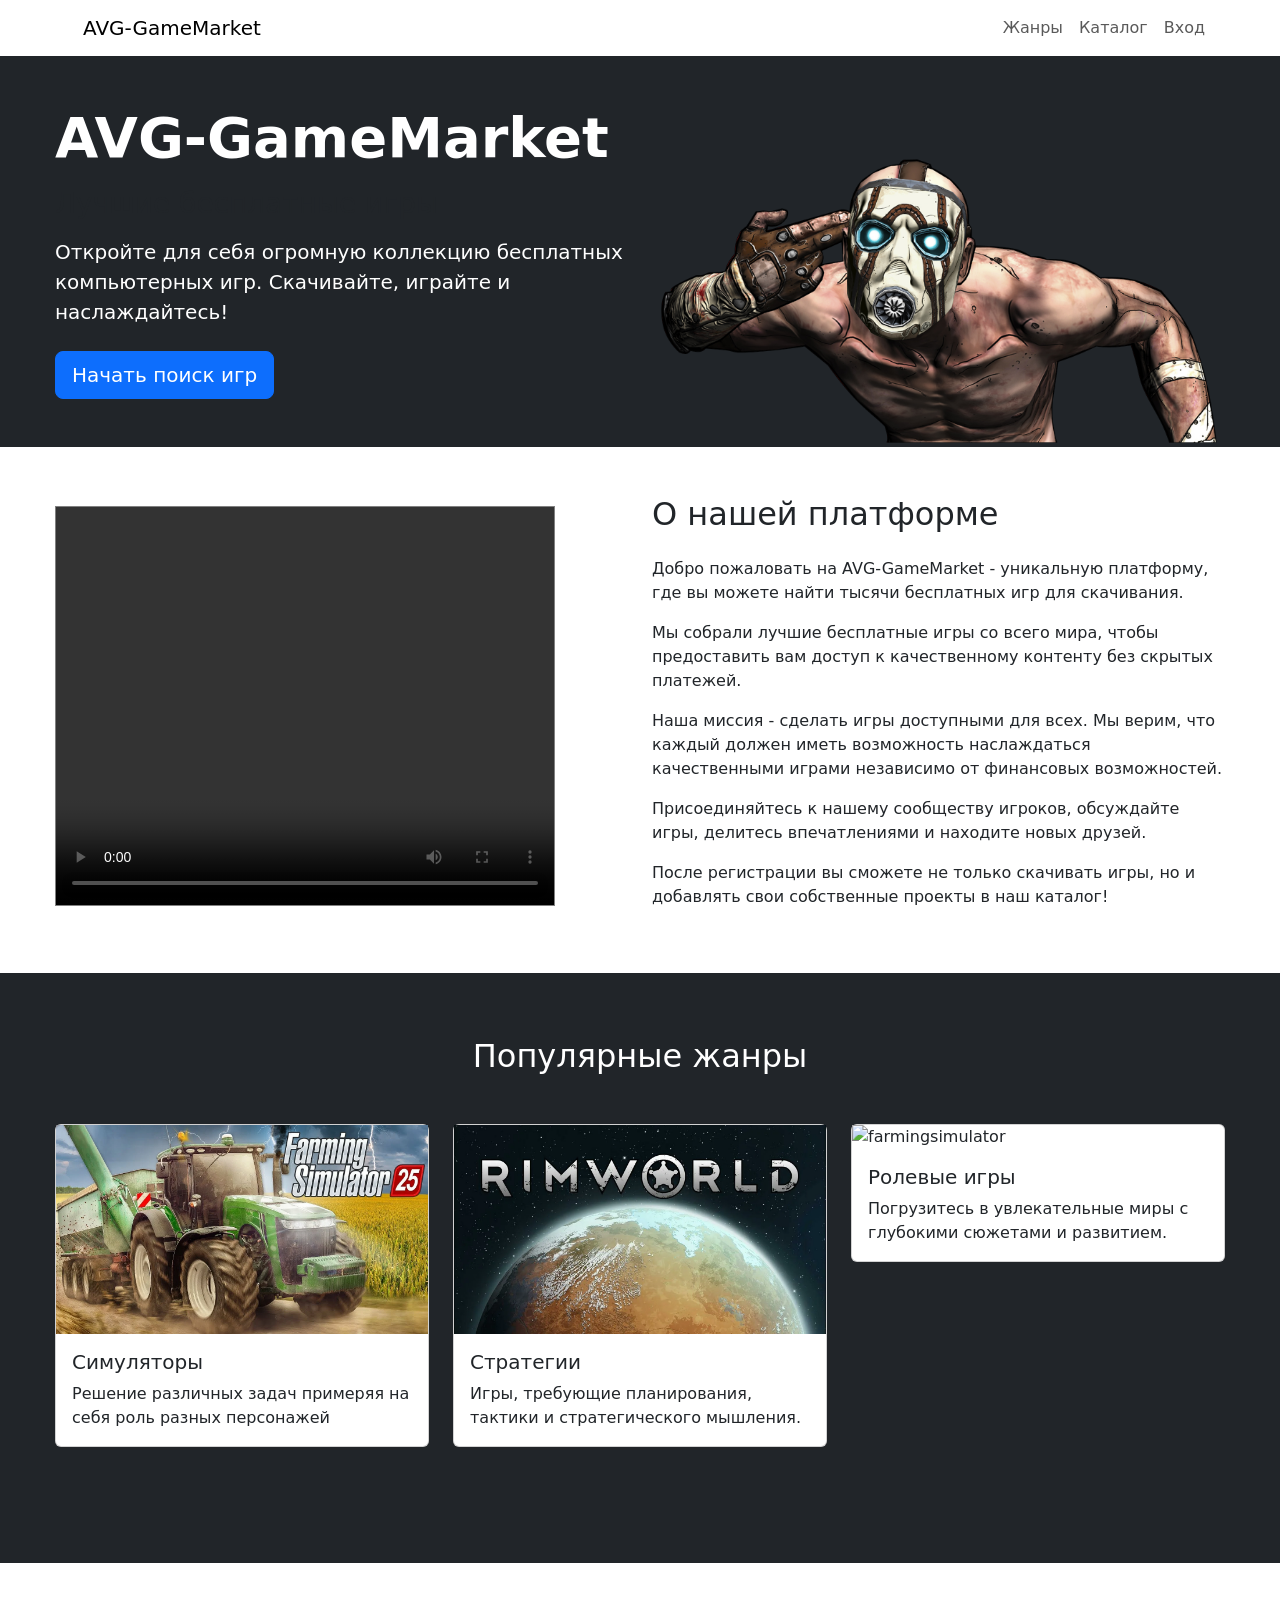
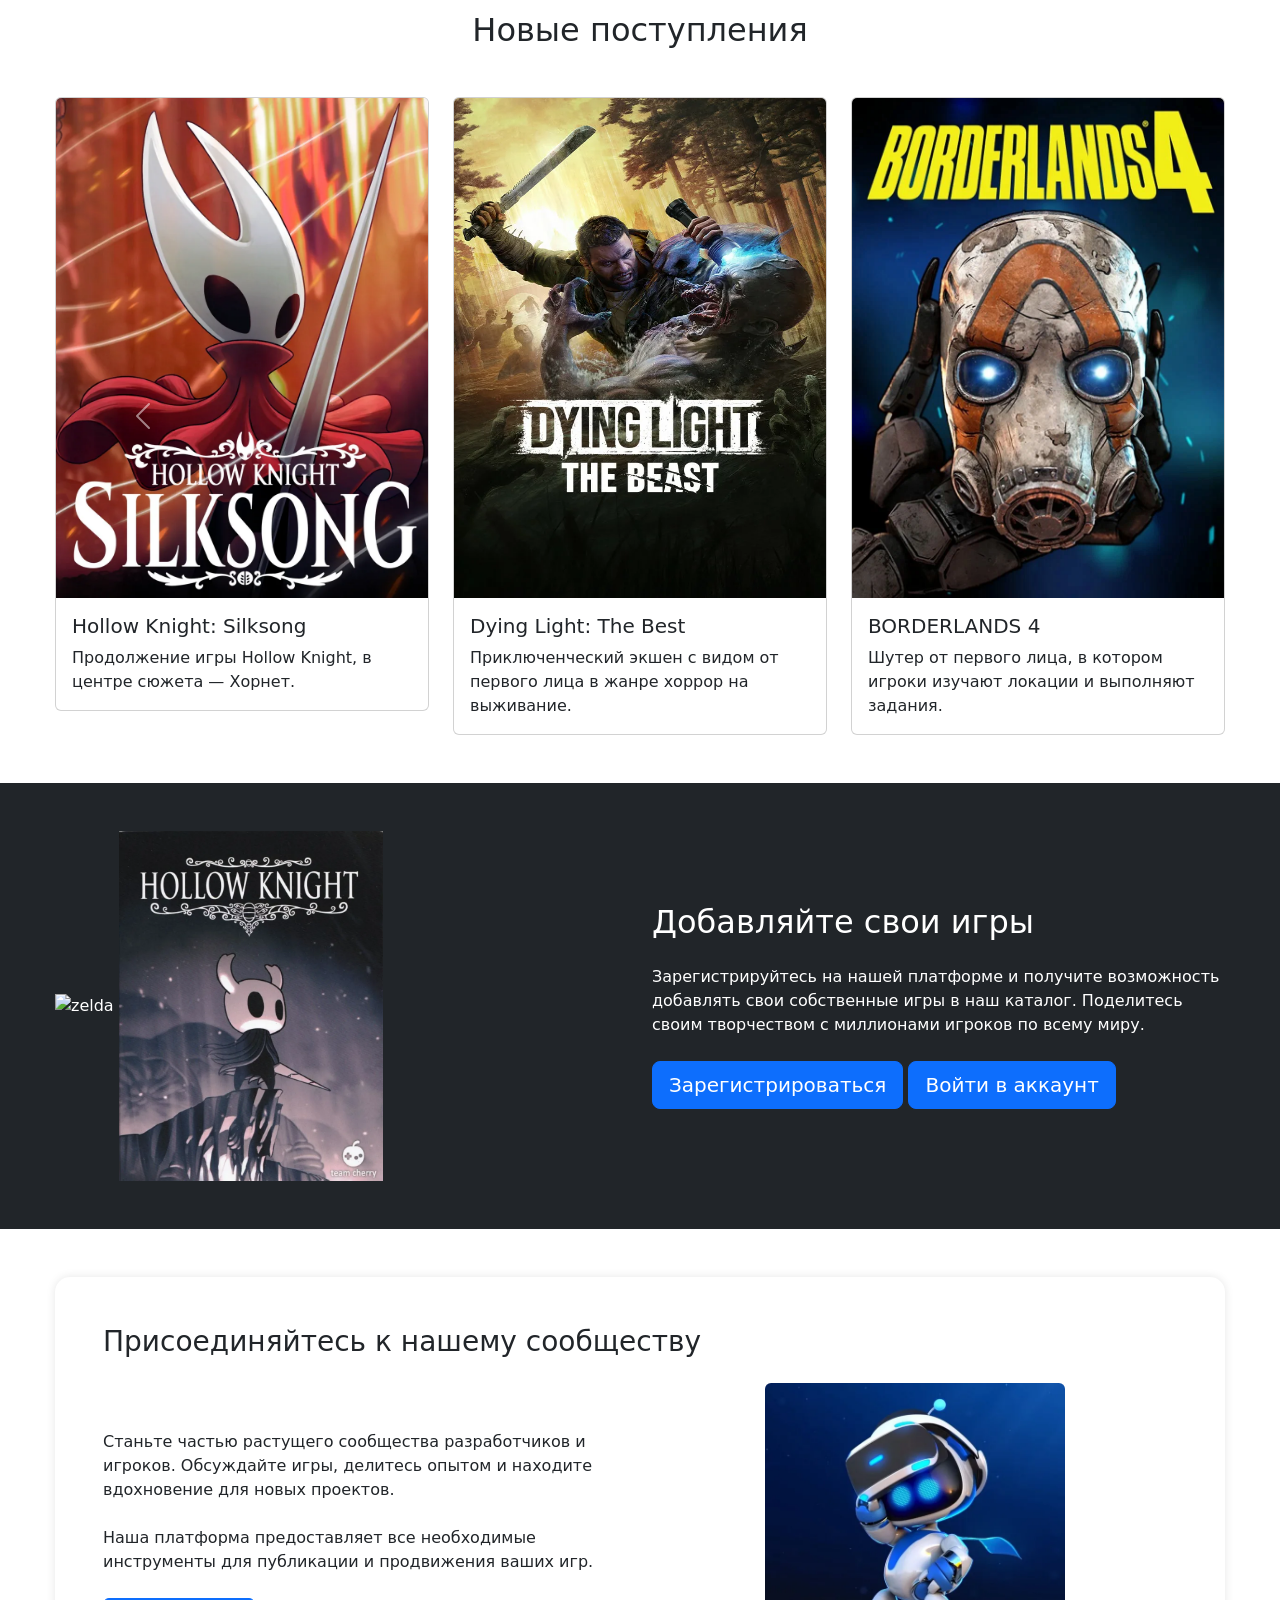
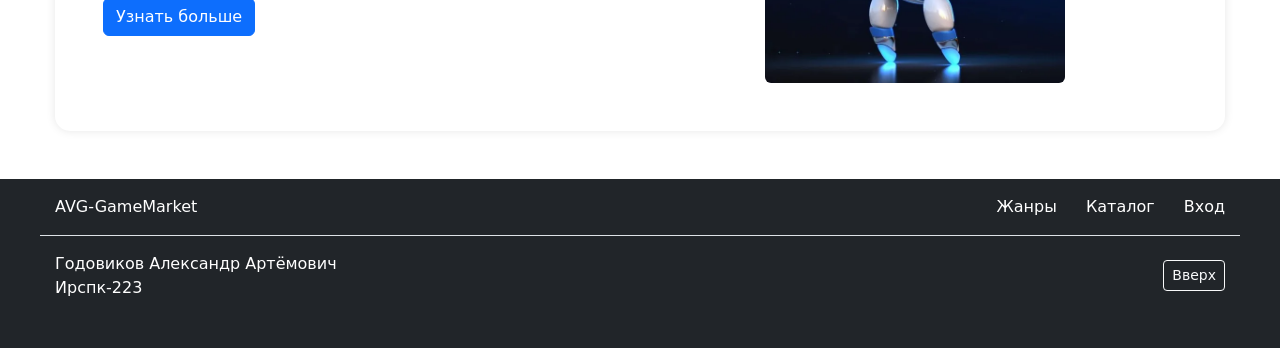
==== index.html @ 6387b9c7 "Добавление файлов на GIT Лабораторная работа №4" ====
<!DOCTYPE html>
<html lang="ru">
<head>
    <meta charset="UTF-8">
    <meta name="viewport" content="width=device-width, initial-scale=1.0">
    <title>AVG-GameMarket - Каталог компьютерных игр</title>
    <link href="bootstrap/css/bootstrap.rtl.min.css" rel="stylesheet">
    <link rel="stylesheet" href="css/style.css">
</head>
<body>
    <!-- Header -->
    <header>
        <div class="custom-container">
            <nav class="navbar navbar-expand-lg ">
                <div class="container-fluid">
                  <a class="navbar-brand" href="index.html">AVG-GameMarket</a>
                  <button class="navbar-toggler" type="button" data-bs-toggle="collapse" data-bs-target="#navbarNav" aria-controls="navbarNav" aria-expanded="false" aria-label="Toggle navigation">
                    <span class="navbar-toggler-icon"></span>
                  </button>
                  <div class="collapse navbar-collapse" style="flex-direction: row-reverse;" id="navbarNav">
                    <ul class="navbar-nav">
                      <li class="nav-item">                        
                        <a class="nav-link" href="genre.html">Жанры</a>
                      </li>
                      <li class="nav-item">
                        <a class="nav-link" aria-current="page" href="catalog.html">Каталог</a>
                      </li>
                      <li class="nav-item">
                        <a class="nav-link" href="vibor.html">Вход</a>
                      </li>
                    </ul>
                  </div>
                </div>
              </nav>
        </div>
    </header>

    <!-- Hero Block -->
    <section class="full-width-bg bg-dark text-white">
        <div class="custom-container">
            <div class="row align-items-center py-5">
                <div class="col-md-6">
                    <h1 class="display-4 fw-bold">AVG-GameMarket</h1>
                    <h2 class="h3 text-muted my-3">Лучшие бесплатные игры</h2>
                    <p class="lead mb-4">Откройте для себя огромную коллекцию бесплатных компьютерных игр. Скачивайте, играйте и наслаждайтесь!</p>
                    <form action="catalog.html">
                        <button class="btn btn-primary btn-lg">Начать поиск игр</button>  
                    </form>

                </div>
                <div class="col-md-6">
                    
                    <img src="img/games.png" alt="Игровая площадка" class="hero-image img-fluid">
                </div>
            </div>
        </div>
    </section>

    <!-- Первый блок -->
    <section class="py-5">
        <div class="custom-container">
            <div class="row align-items-center">
                <div class="col-md-6">
                    <video width="500" height="400" controls style=" border: 1px solid gray;">  
                        <source src="img/site.mp4" type="video/mp4">  
                        <source src="img/site.webm" type="video/webm">  
                        </video> 
                </div>
                <div class="col-md-6">
                    <h2 class="mb-4">О нашей платформе</h2>
                    <p class="mb-3">Добро пожаловать на AVG-GameMarket - уникальную платформу, где вы можете найти тысячи бесплатных игр для скачивания.</p>
                    <p class="mb-3">Мы собрали лучшие бесплатные игры со всего мира, чтобы предоставить вам доступ к качественному контенту без скрытых платежей.</p>
                    <p class="mb-3">Наша миссия - сделать игры доступными для всех. Мы верим, что каждый должен иметь возможность наслаждаться качественными играми независимо от финансовых возможностей.</p>
                    <p class="mb-3">Присоединяйтесь к нашему сообществу игроков, обсуждайте игры, делитесь впечатлениями и находите новых друзей.</p>
                    <p>После регистрации вы сможете не только скачивать игры, но и добавлять свои собственные проекты в наш каталог!</p>
                </div>
            </div>
        </div>
    </section>

    <!-- Второй блок -->
    <section class="full-width-bg bg-dark text-white pt-3 pb-5">
        <div class="custom-container">
            <div class="py-5">
                <div class="text-center mb-5">
                    <h2>Популярные жанры</h2>
                </div>
                <div class="row">
                    <div class="col-md-4">
                        <div class="card card-custom">
                            <img src="img/farmingsimulator.jpg" alt="farmingsimulator" class="img-fluid">
                            <div class="card-body">
                                <h5 class="card-title">Симуляторы</h5>
                                <p class="card-text">Решение различных задач примеряя на себя роль разных персонажей</p>
                            </div>
                        </div>
                    </div>
                    <div class="col-md-4">
                        <div class="card card-custom">
                            <img src="img/RimWorld.jpg" alt="farmingsimulator" class="img-fluid">
                            <div class="card-body">
                                <h5 class="card-title">Стратегии</h5>
                                <p class="card-text">Игры, требующие планирования, тактики и стратегического мышления.</p>
                            </div>
                        </div>
                    </div>
                    <div class="col-md-4">
                        <div class="card card-custom">
                            <img src="img/skyrim.jpg" alt="farmingsimulator" class="img-fluid">
                            <div class="card-body">
                                <h5 class="card-title">Ролевые игры</h5>
                                <p class="card-text">Погрузитесь в увлекательные миры с глубокими сюжетами и развитием.</p>
                            </div>
                        </div>
                    </div>
                </div>
            </div>
        </div>
    </section>

    <!-- Третий блок -->
    <section class="py-5">
        <div class="custom-container">
            <div class="text-center mb-5">
                <h2>Новые поступления</h2>
            </div>
            <div id="gameCarousel" class="carousel slide" data-bs-touch="false">
                <div class="carousel-inner">
                    <div class="carousel-item active">
                        <div class="row">
                            <div class="col-md-4">
                                <div class="card">
                                    <img src="img/silksong.jpg" class="card-img-top carousel-image img-fluid" alt="Игра 1">
                                    <div class="card-body">
                                        <h5 class="card-title">Hollow Knight: Silksong</h5>
                                        <p class="card-text">Продолжение игры Hollow Knight, в центре сюжета — Хорнет.</p>
                                    </div>
                                </div>
                            </div>
                            <div class="col-md-4">
                                <div class="card">
                                    <img src="img/dyinglight.jpg" class="card-img-top carousel-image img-fluid" alt="Игра 2">
                                    <div class="card-body">
                                        <h5 class="card-title">Dying Light: The Best</h5>
                                        <p class="card-text">Приключенческий экшен с видом от первого лица в жанре хоррор на выживание.</p>
                                    </div>
                                </div>
                            </div>
                            <div class="col-md-4">
                                <div class="card">
                                    <img src="img/borderlands.jpg" class="card-img-top carousel-image img-fluid" alt="Игра 3">
                                    <div class="card-body">
                                        <h5 class="card-title">BORDERLANDS 4</h5>
                                        <p class="card-text">Шутер от первого лица, в котором игроки изучают локации и выполняют задания.</p>
                                    </div>
                                </div>
                            </div>
                        </div>
                    </div>
                    <div class="carousel-item">
                        <div class="row">
                            <div class="col-md-4">
                                <div class="card">
                                    <img src="img/litlewitch.jpg" class="card-img-top carousel-image img-fluid" alt="Игра 4">
                                    <div class="card-body">
                                        <h5 class="card-title">Little Witch in the Woods</h5>
                                        <p class="card-text"> Игрокам предстоит собирать ингредиенты, варить зелья и выполнять задания жителей</p>
                                    </div>
                                </div>
                            </div>
                            <div class="col-md-4">
                                <div class="card">
                                    <img src="img/shadowlabyrinth.jpg" class="card-img-top carousel-image img-fluid" alt="Игра 5">
                                    <div class="card-body">
                                        <h5 class="card-title">Shadow Labyrinth</h5>
                                        <p class="card-text">События разворачиваются на таинственной планете, хранящей реликты древних войн.</p>
                                    </div>
                                </div>
                            </div>
                            <div class="col-md-4">
                                <div class="card">
                                    <img src="img/Battlefild6.jpg" class="card-img-top carousel-image img-fluid" alt="Игра 6">
                                    <div class="card-body">
                                        <h5 class="card-title">BATTLEFIELD 6</h5>
                                        <p class="card-text">Многопользовательский шутер, ориентированный на масштабные сражения.</p>
                                    </div>
                                </div>
                            </div>
                        </div>
                    </div>
                </div>
                <button class="carousel-control-prev" type="button" data-bs-target="#gameCarousel" data-bs-slide="prev">
                    <span class="carousel-control-prev-icon" aria-hidden="true"></span>
                    <span class="visually-hidden">Предыдущий</span>
                </button>
                <button class="carousel-control-next" type="button" data-bs-target="#gameCarousel" data-bs-slide="next">
                    <span class="carousel-control-next-icon" aria-hidden="true"></span>
                    <span class="visually-hidden">Следующий</span>
                </button>
            </div>
        </div>
    </section>

    <!-- Четвёртый блок -->
    <section class="full-width-bg bg-dark text-white">
        <div class="custom-container">
            <div class="row align-items-center py-5">
                <div class="col-md-6">
                    <img src="img/zelda.jpg" alt="zelda"  height="350px">
                    <img src="img/hollowknight.jpg" alt="hollowknight"  height="350px">
                </div>
                <div class="col-md-6">
                    <h2 class="mb-4">Добавляйте свои игры</h2>
                    <p class="mb-4">Зарегистрируйтесь на нашей платформе и получите возможность добавлять свои собственные игры в наш каталог. Поделитесь своим творчеством с миллионами игроков по всему миру.</p>
                    <form action="vibor.html">
                        <button class="btn btn-primary btn-lg">Зарегистрироваться</button>
                        <button class="btn btn-primary btn-lg">Войти в аккаунт</button>
                    </form>    
                </div>
            </div>
        </div>
    </section>

    <!-- Пятый блок -->
    <section class="my-5">
        <div class="custom-container">
            <div class="rounded-section p-5">
                <h3 class="mb-4">Присоединяйтесь к нашему сообществу</h3>
                <div class="row align-items-center">
                    <div class="col-md-6">
                        <p class="mb-4">Станьте частью растущего сообщества разработчиков и игроков. Обсуждайте игры, делитесь опытом и находите вдохновение для новых проектов.</p>
                        <p class="mb-4">Наша платформа предоставляет все необходимые инструменты для публикации и продвижения ваших игр.</p>
                        <form action="vibor.html">
                            <button class="btn btn-primary">Узнать больше</button>
                        </form>
                    </div>
                    <div class="col-md-6">
                        <img src="img/astrobot.jpg" alt="Присоединяйтесь к нам" class="rounded mx-auto d-block" style="border-radius: 100%;" height="300">                    </div>
                </div>
            </div>
        </div>
    </section>

    <!-- Footer -->
    <footer class="bg-dark text-white pt-3 pb-5">
        <div class="container-xl custom-container d-flex justify-content-between align-items-center pb-3">
          <div>AVG-GameMarket</div>
          <div>
            <a href="genre.html" class="text-white me-4" style="text-decoration: none;">Жанры</a>
            <a href="catalog.html" class="text-white me-4" style="text-decoration: none;">Каталог</a>
            <a href="vibor.html" class="text-white me-4" style="text-decoration: none;">Вход</a>
          </div>
        </div>
        <div class="container-xl custom-container d-flex justify-content-between align-items-center pt-3 border-top">
          <p class="mb-0">Годовиков Александр Артёмович<br>Ирспк-223</p>
          <a href="#" class="btn btn-outline-light btn-sm">Вверх</a>
        </div>
      </footer>
    <script src="bootstrap/js/bootstrap.min.js"></script>
</body>
</html>
---- css/style.css ----
.custom-container {
    max-width: 1200px;
    margin: 0 auto;
    padding: 0 15px;
}

.hero-image {
    object-fit: cover;
    margin-top: 50px;
    margin-bottom: -49px;
}

.card-custom {
    margin-bottom: 20px;
}

.carousel-image {
    object-fit: fill;
    height: 500px;
}

.rounded-section {
    border-radius: 15px;
    background-color: #fff;
    box-shadow: 0 0 10px rgba(0,0,0,0.1);
}

.genre-card {
    transition: transform 0.3s ease;
    height: 100%;
}

.genre-card:hover {
    transform: translateY(-5px);
}

.genre-image {
    height: 200px;
    object-fit: cover;
}

.page-title {
    padding: 80px 0 50px 0;
}

.custom-container {
    max-width: 1200px;
    margin: 0 auto;
    padding: 0 15px;
}

.main-content {
    flex: 1;
    display: flex;
    align-items: center;
    justify-content: center;
    min-height: 70vh;
    text-align: center;
}

.logo-main {
    font-size: 3.5rem;
    font-weight: bold;
    color: #333;
    margin-bottom: 1rem;
}

.subtitle-main {
    font-size: 1.3rem;
    color: #666;
    margin-bottom: 3rem;
}

.action-section {
    background: white;
    padding: 2.5rem 0;
    border-top: 1px solid #e9ecef;
}

.btn-action {
    padding: 0.8rem 2rem;
    font-size: 1.1rem;
    border-radius: 8px;
    margin: 0 0.5rem;
    min-width: 180px;
}

.form-side {
    background: white;
    padding: 2rem;
    border-radius: 10px;
    box-shadow: 0 0 10px rgba(0,0,0,0.1);
}

.main-image {
    height: 400px;
    object-fit: cover;
}

.thumbnail {
    height: 100px;
    object-fit: cover;
}

.project-category {
    background: #6c5ce7;
    color: white;
}
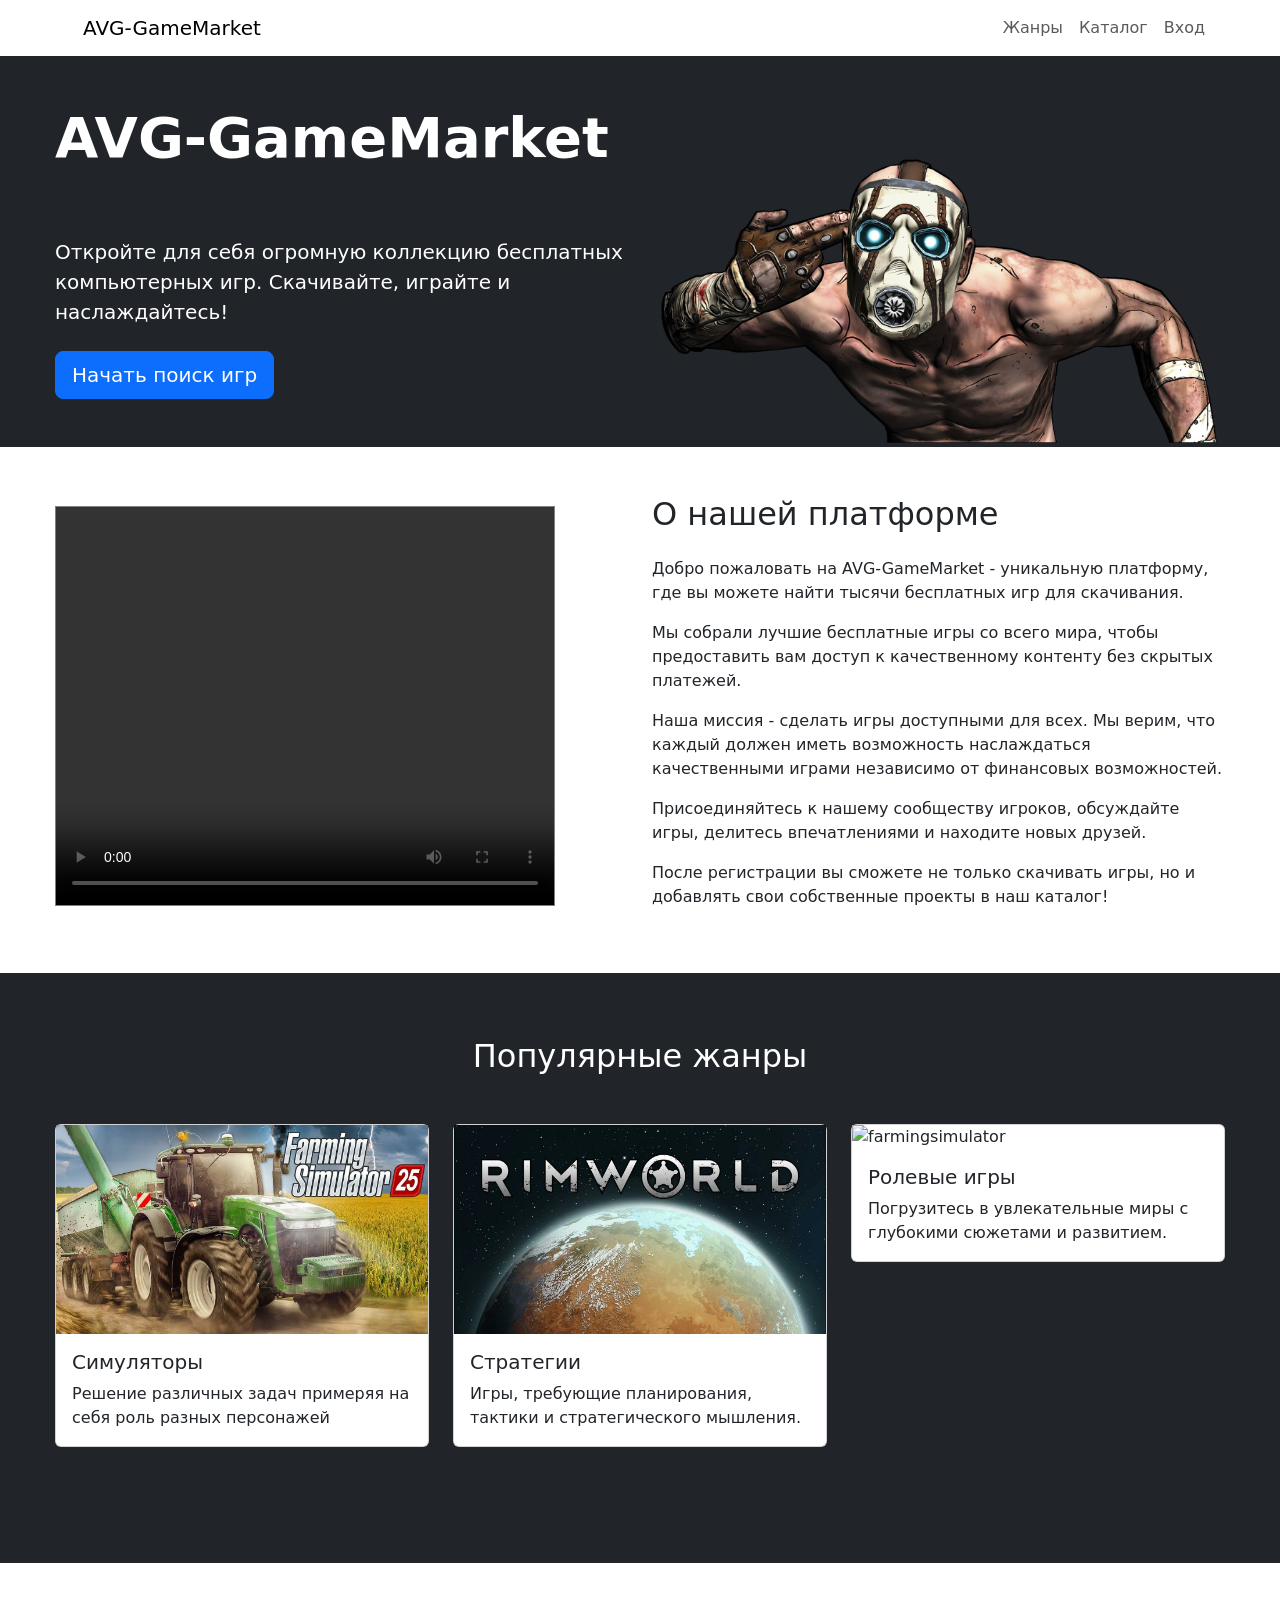
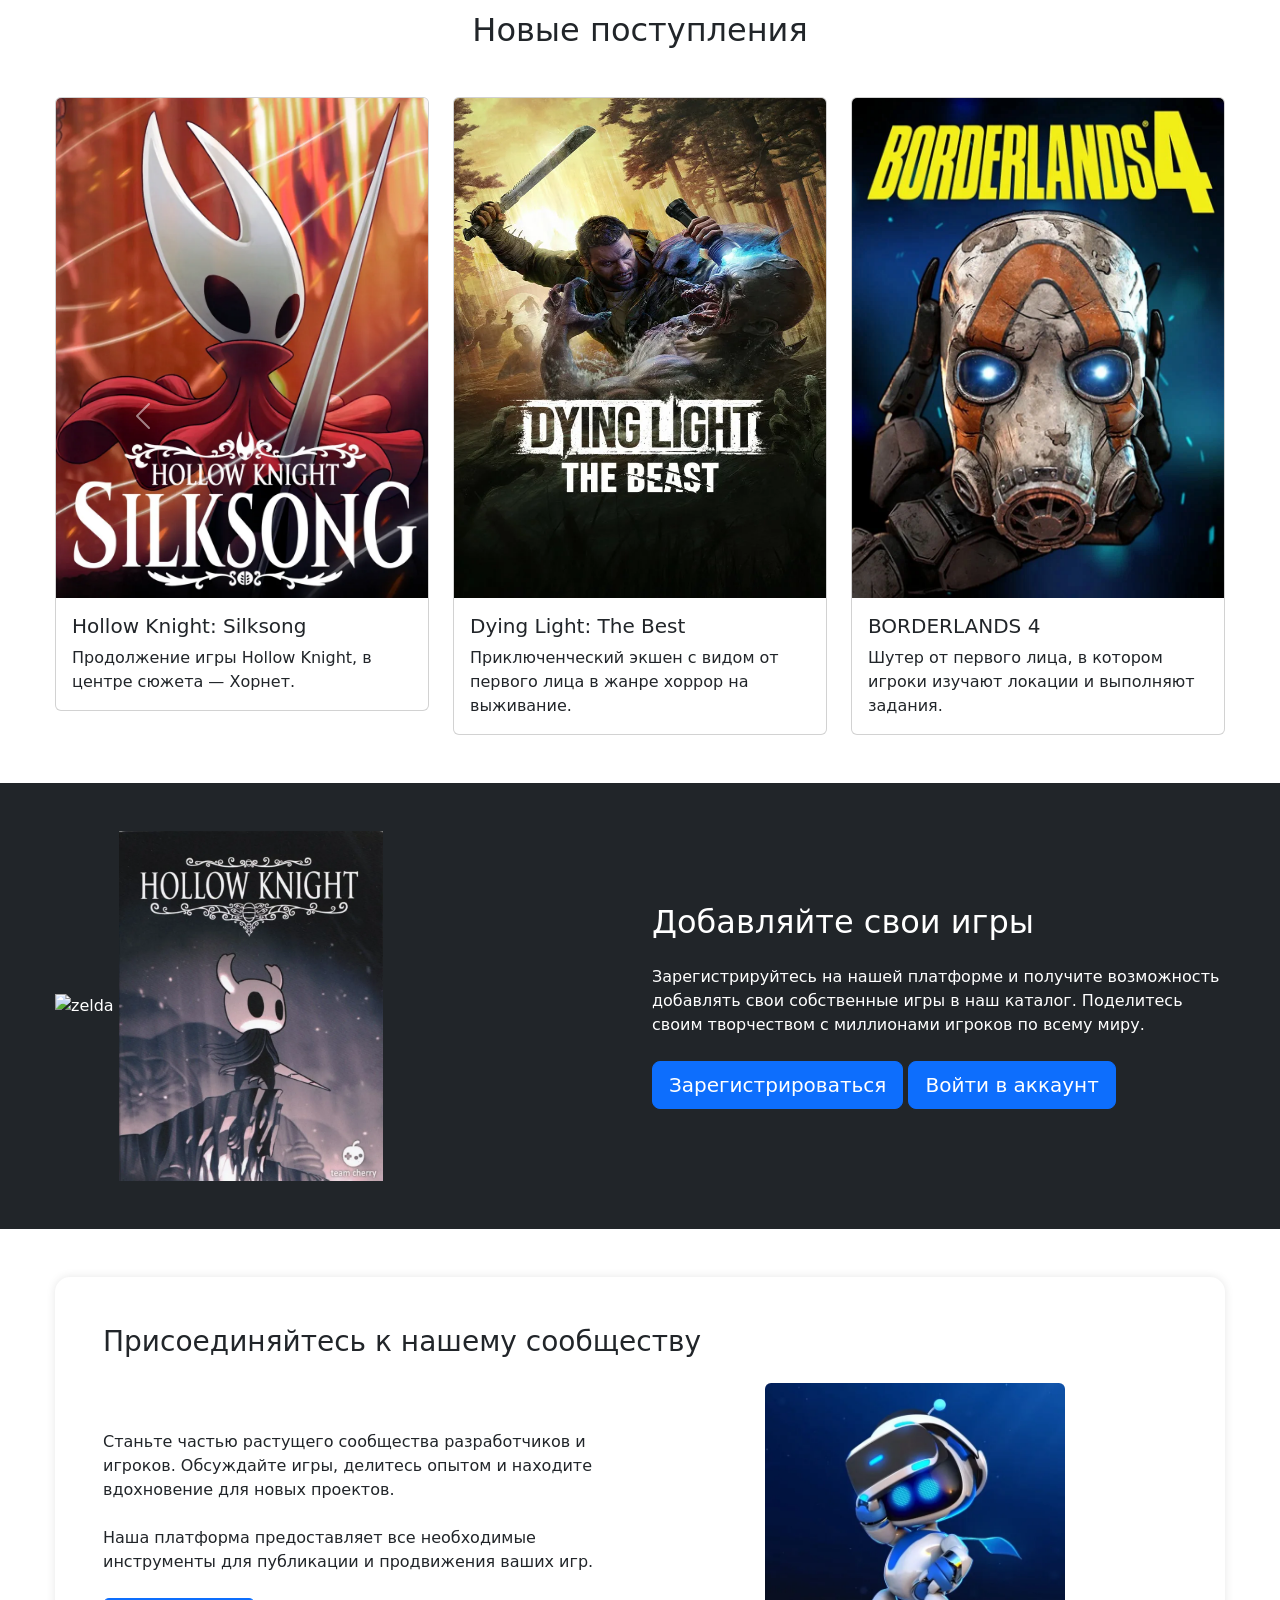
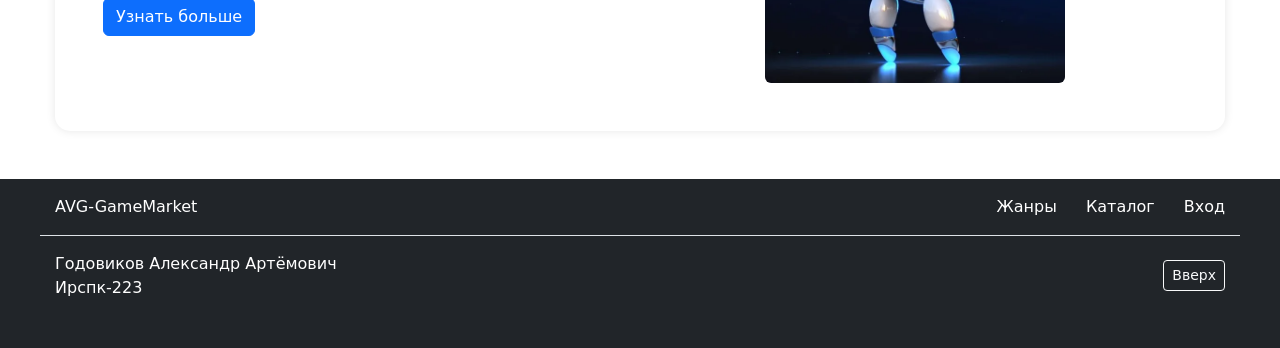
==== commit 5d90f92c: "add CSS-animations" ====
--- a/index.html
+++ b/index.html
@@ -6,6 +6,7 @@
     <title>AVG-GameMarket - Каталог компьютерных игр</title>
     <link href="bootstrap/css/bootstrap.rtl.min.css" rel="stylesheet">
     <link rel="stylesheet" href="css/style.css">
+    <link rel="stylesheet" href="css/animation.css">
 </head>
 <body>
     <!-- Header -->
@@ -37,7 +38,7 @@
 
     <!-- Hero Block -->
     <section class="full-width-bg bg-dark text-white">
-        <div class="custom-container">
+        <div class="custom-container fadeIn">
             <div class="row align-items-center py-5">
                 <div class="col-md-6">
                     <h1 class="display-4 fw-bold">AVG-GameMarket</h1>
@@ -48,8 +49,7 @@
                     </form>
 
                 </div>
-                <div class="col-md-6">
-                    
+                <div class="col-md-6 fadeInRight">
                     <img src="img/games.png" alt="Игровая площадка" class="hero-image img-fluid">
                 </div>
             </div>
@@ -58,9 +58,9 @@
 
     <!-- Первый блок -->
     <section class="py-5">
-        <div class="custom-container">
+        <div class="custom-container fadeIn">
             <div class="row align-items-center">
-                <div class="col-md-6">
+                <div class="col-md-6 fadeInLeft">
                     <video width="500" height="400" controls style=" border: 1px solid gray;">  
                         <source src="img/site.mp4" type="video/mp4">  
                         <source src="img/site.webm" type="video/webm">  
@@ -80,7 +80,7 @@
 
     <!-- Второй блок -->
     <section class="full-width-bg bg-dark text-white pt-3 pb-5">
-        <div class="custom-container">
+        <div class="custom-container fadeIn">
             <div class="py-5">
                 <div class="text-center mb-5">
                     <h2>Популярные жанры</h2>
@@ -120,7 +120,7 @@
 
     <!-- Третий блок -->
     <section class="py-5">
-        <div class="custom-container">
+        <div class="custom-container fadeIn">
             <div class="text-center mb-5">
                 <h2>Новые поступления</h2>
             </div>
@@ -203,9 +203,9 @@
 
     <!-- Четвёртый блок -->
     <section class="full-width-bg bg-dark text-white">
-        <div class="custom-container">
+        <div class="custom-container fadeIn">
             <div class="row align-items-center py-5">
-                <div class="col-md-6">
+                <div class="col-md-6 fadeInLeft">
                     <img src="img/zelda.jpg" alt="zelda"  height="350px">
                     <img src="img/hollowknight.jpg" alt="hollowknight"  height="350px">
                 </div>
@@ -223,7 +223,7 @@
 
     <!-- Пятый блок -->
     <section class="my-5">
-        <div class="custom-container">
+        <div class="custom-container fadeInRight">
             <div class="rounded-section p-5">
                 <h3 class="mb-4">Присоединяйтесь к нашему сообществу</h3>
                 <div class="row align-items-center">
--- a/css/animation.css
+++ b/css/animation.css
@@ -0,0 +1,170 @@
+    @-webkit-keyframes fadeIn {
+        0% {opacity: 0;}
+        100% {opacity: 1;}
+      }
+      
+      @keyframes fadeIn {
+        0% {opacity: 0;}
+        100% {opacity: 1;}
+      }
+      
+      .fadeIn {
+        -webkit-animation-name: fadeIn;
+                animation-name: fadeIn;
+                -webkit-animation-duration: 1.2s;
+                animation-duration: 1.2s;
+                -webkit-animation-fill-mode: both;
+                animation-fill-mode: both;
+      }      
+                        
+@-webkit-keyframes fadeInDown {
+    0% {
+      opacity: 0;
+      -webkit-transform: translate3d(0, -100%, 0);
+              transform: translate3d(0, -100%, 0);
+    }
+  
+    100% {
+      opacity: 1;
+      -webkit-transform: none;
+              transform: none;
+    }
+  }
+  
+  @keyframes fadeInDown {
+    0% {
+      opacity: 0;
+      -webkit-transform: translate3d(0, -100%, 0);
+              transform: translate3d(0, -100%, 0);
+    }
+  
+    100% {
+      opacity: 1;
+      -webkit-transform: none;
+              transform: none;
+    }
+  }
+  
+  .fadeInDown {
+    -webkit-animation-name: fadeInDown;
+            animation-name: fadeInDown;
+            -webkit-animation-duration: 1s;
+            animation-duration: 1s;
+            -webkit-animation-fill-mode: both;
+            animation-fill-mode: both;
+  }
+  
+
+    @-webkit-keyframes fadeInLeft {
+        0% {
+          opacity: 0;
+          -webkit-transform: translate3d(-100%, 0, 0);
+                  transform: translate3d(-100%, 0, 0);
+        }
+      
+        100% {
+          opacity: 1;
+          -webkit-transform: none;
+                  transform: none;
+        }
+      }
+      
+      @keyframes fadeInLeft {
+        0% {
+          opacity: 0;
+          -webkit-transform: translate3d(-100%, 0, 0);
+                  transform: translate3d(-100%, 0, 0);
+        }
+      
+        100% {
+          opacity: 1;
+          -webkit-transform: none;
+                  transform: none;
+        }
+      }
+      
+      .fadeInLeft {
+        -webkit-animation-name: fadeInLeft;
+                animation-name: fadeInLeft;
+                -webkit-animation-duration: 1s;
+                animation-duration: 1s;
+                -webkit-animation-fill-mode: both;
+                animation-fill-mode: both;
+      }
+      
+
+    @-webkit-keyframes fadeInRight {
+        0% {
+          opacity: 0;
+          -webkit-transform: translate3d(100%, 0, 0);
+                  transform: translate3d(100%, 0, 0);
+        }
+      
+        100% {
+          opacity: 1;
+          -webkit-transform: none;
+                  transform: none;
+        }
+      }
+      
+      @keyframes fadeInRight {
+        0% {
+          opacity: 0;
+          -webkit-transform: translate3d(100%, 0, 0);
+                  transform: translate3d(100%, 0, 0);
+        }
+      
+        100% {
+          opacity: 1;
+          -webkit-transform: none;
+                  transform: none;
+        }
+      }
+      
+      .fadeInRight {
+        -webkit-animation-name: fadeInRight;
+                animation-name: fadeInRight;
+                -webkit-animation-duration: 1s;
+                animation-duration: 1s;
+                -webkit-animation-fill-mode: both;
+                animation-fill-mode: both;
+      }
+      
+
+    @-webkit-keyframes fadeInUp {
+        0% {
+          opacity: 0;
+          -webkit-transform: translate3d(0, 100%, 0);
+                  transform: translate3d(0, 100%, 0);
+        }
+      
+        100% {
+          opacity: 1;
+          -webkit-transform: none;
+                  transform: none;
+        }
+      }
+      
+      @keyframes fadeInUp {
+        0% {
+          opacity: 0;
+          -webkit-transform: translate3d(0, 100%, 0);
+                  transform: translate3d(0, 100%, 0);
+        }
+      
+        100% {
+          opacity: 1;
+          -webkit-transform: none;
+                  transform: none;
+        }
+      }
+      
+      .fadeInUp {
+        -webkit-animation-name: fadeInUp;
+                animation-name: fadeInUp;
+                -webkit-animation-duration: 1s;
+                animation-duration: 1s;
+                -webkit-animation-fill-mode: both;
+                animation-fill-mode: both;
+      }
+      
